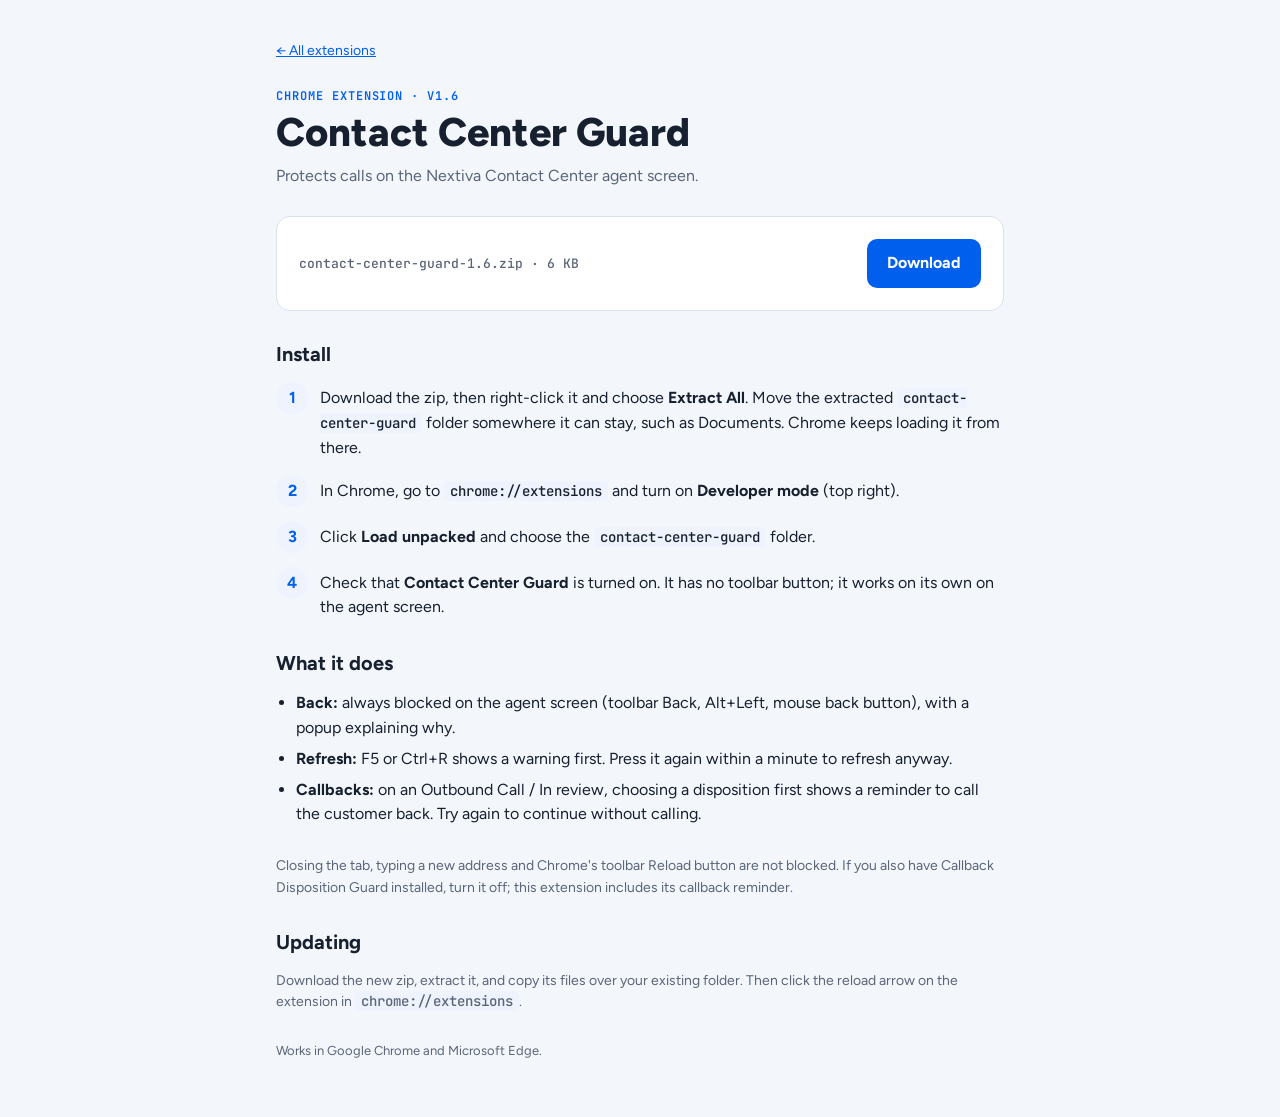
==== contact-center-guard.html @ 0bc03f87 "Add install and download pages for the team Co-Authored-By: Claude Opus 5.5 <noreply@anthropic.com> " ====
<!doctype html>
<html lang="en">
<head>
<meta charset="utf-8">
<meta name="viewport" content="width=device-width, initial-scale=1">
<title>Contact Center Guard</title>
<link rel="preconnect" href="https://fonts.googleapis.com">
<link rel="stylesheet" href="https://fonts.googleapis.com/css2?family=Figtree:wght@400;600;700;800&family=JetBrains+Mono:wght@500&display=swap">
<link rel="stylesheet" href="style.css">
</head>
<body>
<div class="wrap">
  <a class="crumb" href="./">← All extensions</a>
  <header>
    <div class="eyebrow">Chrome extension · v1.6</div>
    <h1>Contact Center Guard</h1>
    <p class="lede">Protects calls on the Nextiva Contact Center agent screen.</p>
  </header>
  <div class="card">
    <div class="meta"><span class="file">contact-center-guard-1.6.zip · 6 KB</span></div>
    <div class="btns"><a class="btn" href="contact-center-guard-1.6.zip" download>Download</a></div>
  </div>
  <section>
    <h2>Install</h2>
    <ol class="steps">
      <li><div>Download the zip, then right-click it and choose <strong>Extract All</strong>. Move the extracted <code>contact-center-guard</code> folder somewhere it can stay, such as Documents. Chrome keeps loading it from there.</div></li>
      <li><div>In Chrome, go to <code>chrome://extensions</code> and turn on <strong>Developer mode</strong> (top right).</div></li>
      <li><div>Click <strong>Load unpacked</strong> and choose the <code>contact-center-guard</code> folder.</div></li>
      <li><div>Check that <strong>Contact Center Guard</strong> is turned on. It has no toolbar button; it works on its own on the agent screen.</div></li>
    </ol>
  </section>
  <section>
    <h2>What it does</h2>
    <ul class="list">
      <li><strong>Back:</strong> always blocked on the agent screen (toolbar Back, Alt+Left, mouse back button), with a popup explaining why.</li>
      <li><strong>Refresh:</strong> F5 or Ctrl+R shows a warning first. Press it again within a minute to refresh anyway.</li>
      <li><strong>Callbacks:</strong> on an Outbound Call / In review, choosing a disposition first shows a reminder to call the customer back. Try again to continue without calling.</li>
    </ul>
  </section>
  <p class="note">Closing the tab, typing a new address and Chrome's toolbar Reload button are not blocked. If you also have Callback Disposition Guard installed, turn it off; this extension includes its callback reminder.</p>
  <section>
    <h2>Updating</h2>
    <p class="note">Download the new zip, extract it, and copy its files over your existing folder. Then click the reload arrow on the extension in <code>chrome://extensions</code>.</p>
  </section>
  <footer>Works in Google Chrome and Microsoft Edge.</footer>
</div>
</body>
</html>
---- style.css ----
:root {
  --bg: #f3f6fb; --panel: #ffffff; --ink: #17202e; --muted: #5a6578; --line: #dbe2ee;
  --accent: #005fec; --accent-ink: #ffffff; --chip: #eef3fd;
  --font: "Figtree", "Segoe UI", system-ui, sans-serif;
  --mono: "JetBrains Mono", ui-monospace, Consolas, monospace;
}
@media (prefers-color-scheme: dark) {
  :root { --bg: #0f1520; --panel: #161e2c; --ink: #e8edf6; --muted: #9aa7bc; --line: #2a3446;
          --accent: #4d8dff; --accent-ink: #08101e; --chip: #1c2a44; color-scheme: dark; }
}
* { box-sizing: border-box; }
html { -webkit-text-size-adjust: 100%; }
body { margin: 0; background: var(--bg); color: var(--ink); font: 16px/1.55 var(--font); }
.wrap { max-width: 760px; margin: 0 auto; padding: 40px max(16px, env(safe-area-inset-right)) 56px max(16px, env(safe-area-inset-left)); display: grid; gap: 28px; }
a { color: var(--accent); }
.crumb { font-size: 14px; }
.eyebrow { font: 600 12px/1 var(--mono); letter-spacing: .08em; text-transform: uppercase; color: var(--accent); }
h1 { font-weight: 800; font-size: clamp(28px, 5vw, 40px); line-height: 1.1; margin: 8px 0 10px; text-wrap: balance; }
h2 { font-size: 20px; margin: 0 0 12px; }
.lede { margin: 0; color: var(--muted); max-width: 62ch; }
.card { background: var(--panel); border: 1px solid var(--line); border-radius: 14px; padding: 22px; display: flex; flex-wrap: wrap; align-items: center; gap: 14px 20px; }
.card .meta { flex: 1 1 260px; min-width: 0; display: grid; gap: 4px; }
.card h3 { margin: 0; font-size: 19px; }
.card p { margin: 0; color: var(--muted); font-size: 15px; }
.file { font: 500 13px var(--mono); color: var(--muted); overflow-wrap: anywhere; }
.btns { display: flex; flex-wrap: wrap; gap: 10px; }
.btn { display: inline-block; font-weight: 700; text-decoration: none; border-radius: 10px; padding: 12px 20px; background: var(--accent); color: var(--accent-ink); }
.btn.ghost { background: transparent; color: var(--accent); border: 1px solid var(--line); }
.btn:hover { filter: brightness(1.08); }
.btn:focus-visible { outline: 3px solid var(--ink); outline-offset: 2px; }
ol.steps { list-style: none; margin: 0; padding: 0; display: grid; gap: 14px; counter-reset: s; }
ol.steps li { counter-increment: s; display: grid; grid-template-columns: 32px 1fr; gap: 12px; }
ol.steps li::before { content: counter(s); width: 32px; height: 32px; border-radius: 50%; background: var(--chip); color: var(--accent); font-weight: 700; line-height: 32px; text-align: center; }
ol.steps li > div { min-width: 0; padding-top: 4px; }
ul.list { margin: 0; padding-left: 20px; display: grid; gap: 6px; }
code { font: 500 14px var(--mono); background: var(--chip); padding: 1px 6px; border-radius: 5px; overflow-wrap: anywhere; }
.note { font-size: 14px; color: var(--muted); margin: 0; }
footer { font-size: 13px; color: var(--muted); }
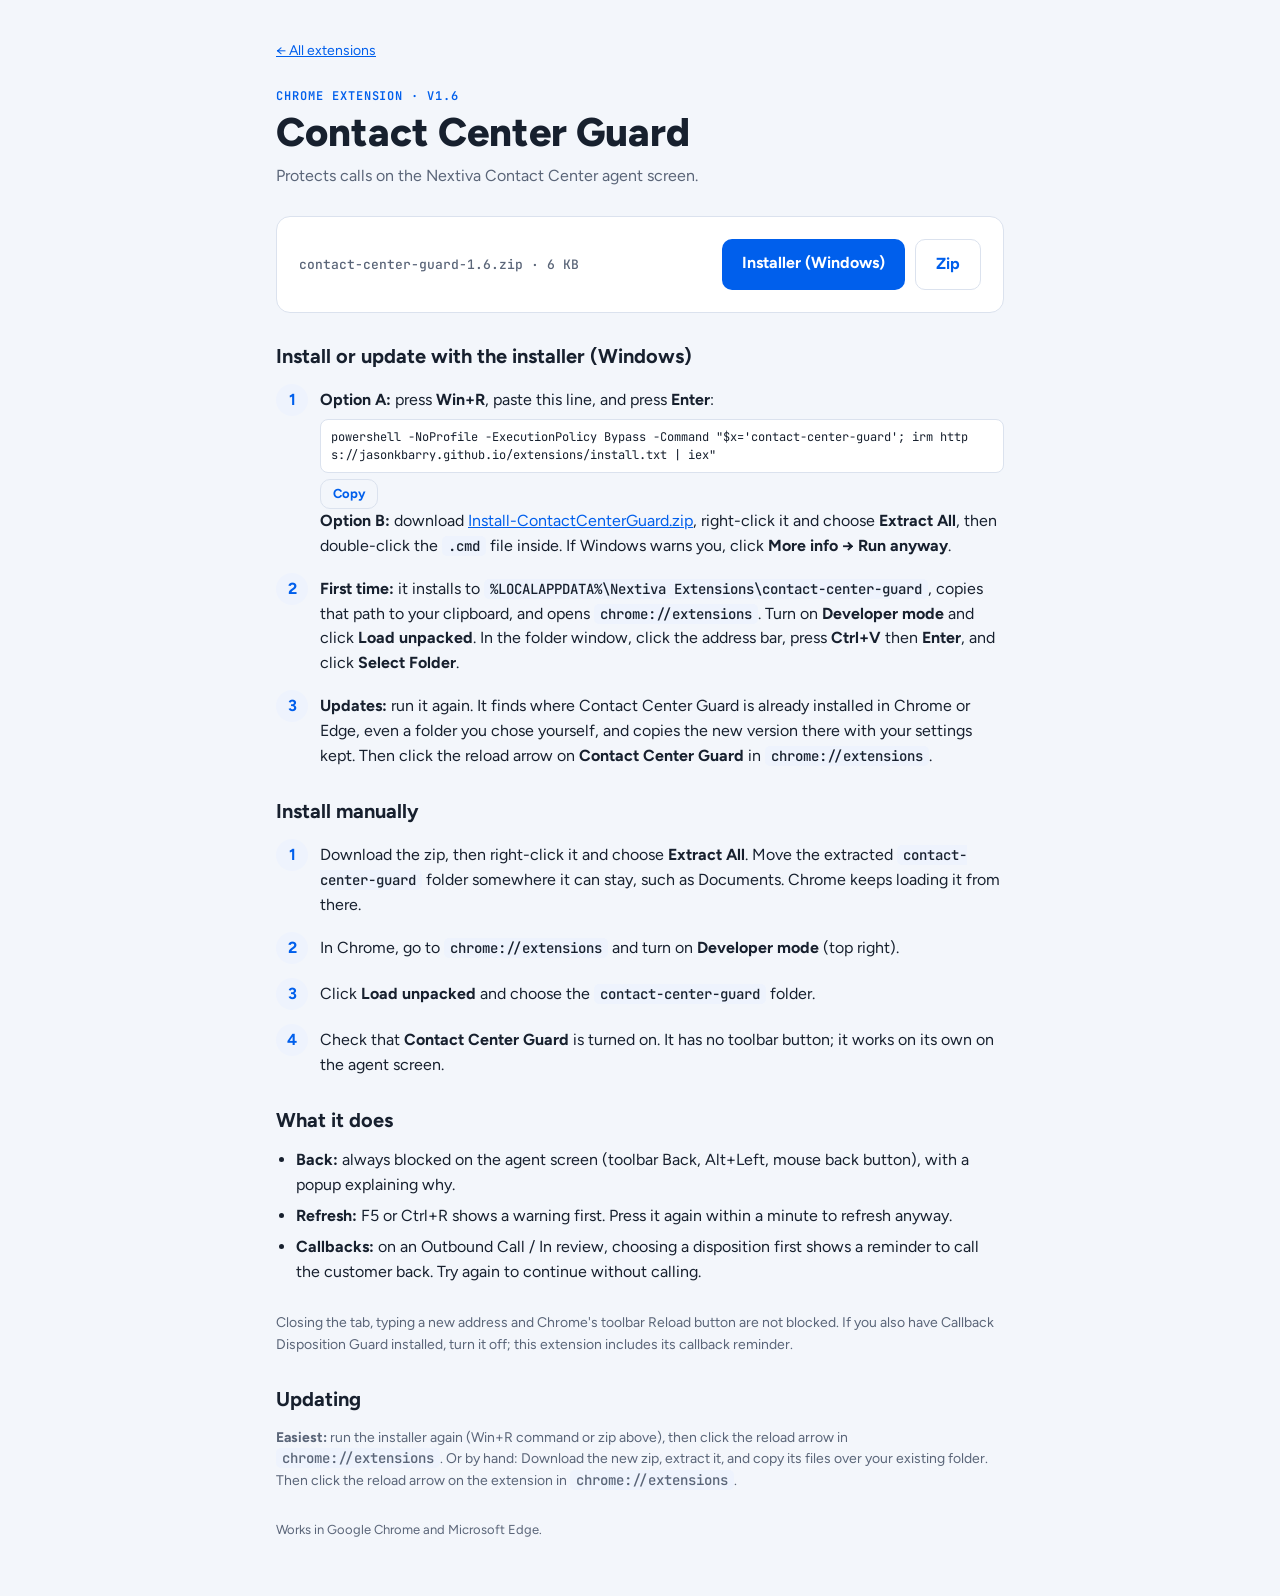
==== commit 1731191f: "Add installers for every extension and an install-all option - install.txt: shared PowerShell instal" ====
--- a/contact-center-guard.html
+++ b/contact-center-guard.html
@@ -18,10 +18,22 @@
   </header>
   <div class="card">
     <div class="meta"><span class="file">contact-center-guard-1.6.zip · 6 KB</span></div>
-    <div class="btns"><a class="btn" href="contact-center-guard-1.6.zip" download>Download</a></div>
+    <div class="btns"><a class="btn" href="Install-ContactCenterGuard.zip" download>Installer (Windows)</a> <a class="btn ghost" href="contact-center-guard-1.6.zip" download>Zip</a></div>
   </div>
   <section>
-    <h2>Install</h2>
+    <h2>Install or update with the installer (Windows)</h2>
+    <ol class="steps">
+      <li><div><strong>Option A:</strong> press <strong>Win+R</strong>, paste this line, and press <strong>Enter</strong>:
+        <pre class="cmdline" id="cmd-contact-center-guard">powershell -NoProfile -ExecutionPolicy Bypass -Command &quot;$x=&#x27;contact-center-guard&#x27;; irm https://jasonkbarry.github.io/extensions/install.txt | iex&quot;</pre>
+        <button class="btn ghost small" onclick="navigator.clipboard.writeText(document.getElementById('cmd-contact-center-guard').textContent);this.textContent='Copied';">Copy</button>
+        <br><strong>Option B:</strong> download <a href="Install-ContactCenterGuard.zip" download>Install-ContactCenterGuard.zip</a>, right-click it and choose <strong>Extract All</strong>, then double-click the <code>.cmd</code> file inside. If Windows warns you, click <strong>More info → Run anyway</strong>.</div></li>
+      <li><div><strong>First time:</strong> it installs to <code>%LOCALAPPDATA%\Nextiva Extensions\contact-center-guard</code>, copies that path to your clipboard, and opens <code>chrome://extensions</code>. Turn on <strong>Developer mode</strong> and click <strong>Load unpacked</strong>. In the folder window, click the address bar, press <strong>Ctrl+V</strong> then <strong>Enter</strong>, and click <strong>Select Folder</strong>.</div></li>
+      <li><div><strong>Updates:</strong> run it again. It finds where Contact Center Guard is already installed in Chrome or Edge, even a folder you chose yourself, and copies the new version there with your settings kept. Then click the reload arrow on <strong>Contact Center Guard</strong> in <code>chrome://extensions</code>.</div></li>
+    </ol>
+  </section>
+
+  <section>
+    <h2>Install manually</h2>
     <ol class="steps">
       <li><div>Download the zip, then right-click it and choose <strong>Extract All</strong>. Move the extracted <code>contact-center-guard</code> folder somewhere it can stay, such as Documents. Chrome keeps loading it from there.</div></li>
       <li><div>In Chrome, go to <code>chrome://extensions</code> and turn on <strong>Developer mode</strong> (top right).</div></li>
@@ -40,7 +52,7 @@
   <p class="note">Closing the tab, typing a new address and Chrome's toolbar Reload button are not blocked. If you also have Callback Disposition Guard installed, turn it off; this extension includes its callback reminder.</p>
   <section>
     <h2>Updating</h2>
-    <p class="note">Download the new zip, extract it, and copy its files over your existing folder. Then click the reload arrow on the extension in <code>chrome://extensions</code>.</p>
+    <p class="note"><strong>Easiest:</strong> run the installer again (Win+R command or zip above), then click the reload arrow in <code>chrome://extensions</code>. Or by hand: Download the new zip, extract it, and copy its files over your existing folder. Then click the reload arrow on the extension in <code>chrome://extensions</code>.</p>
   </section>
   <footer>Works in Google Chrome and Microsoft Edge.</footer>
 </div>
--- a/style.css
+++ b/style.css
@@ -36,3 +36,11 @@
 code { font: 500 14px var(--mono); background: var(--chip); padding: 1px 6px; border-radius: 5px; overflow-wrap: anywhere; }
 .note { font-size: 14px; color: var(--muted); margin: 0; }
 footer { font-size: 13px; color: var(--muted); }
+
+.byline { margin: 0 0 4px; font-size: 14px; color: var(--muted); }
+.byline a { color: var(--accent); text-decoration: none; }
+.byline a:hover { text-decoration: underline; }
+
+.cmdline { white-space: pre-wrap; word-break: break-all; background: var(--panel); border: 1px solid var(--line); border-radius: 8px; padding: 8px 10px; margin: 6px 0; font: 12px/1.5 'JetBrains Mono', monospace; }
+.btn.small { padding: 4px 12px; font-size: 13px; }
+button.btn { font: inherit; font-weight: 700; cursor: pointer; }
